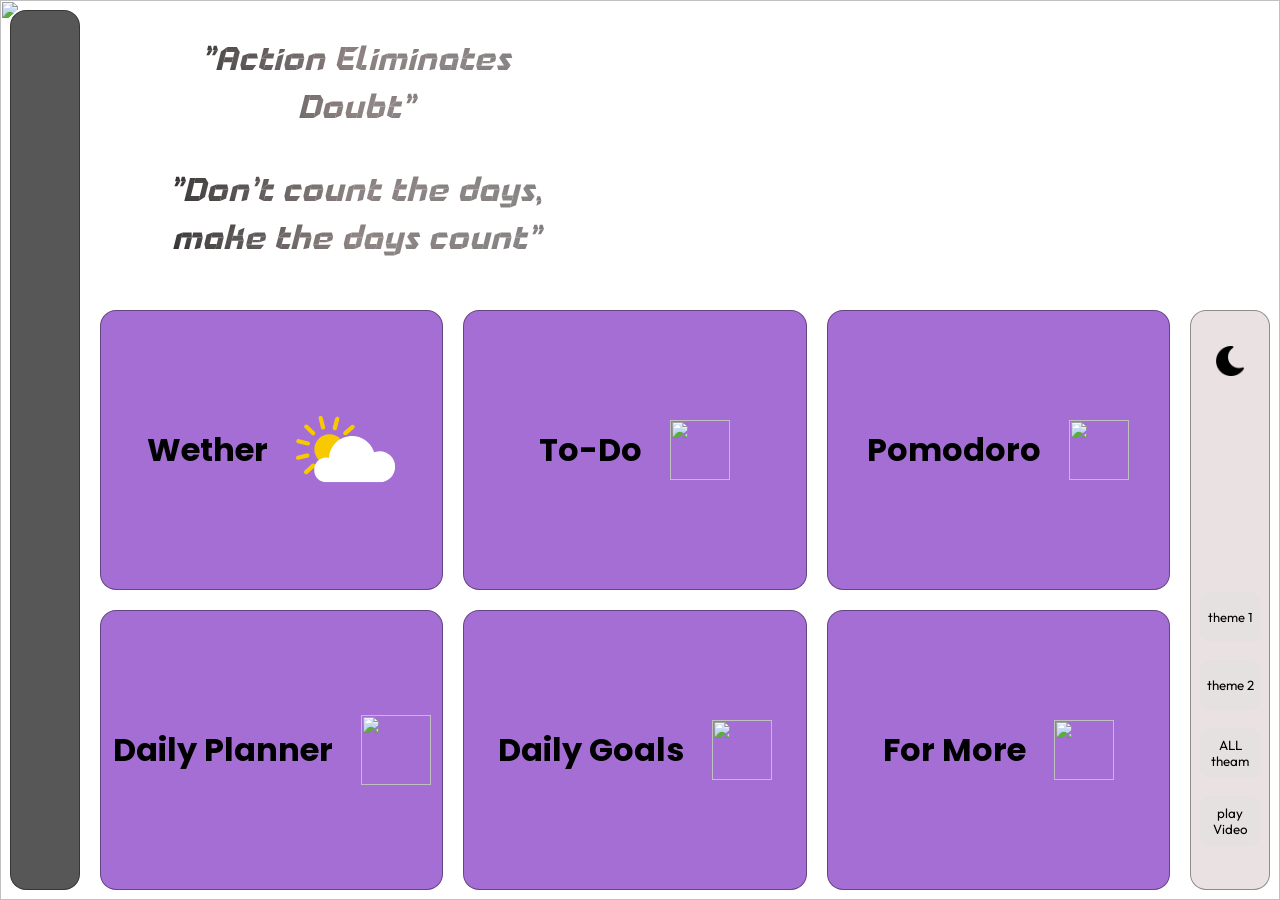
==== index.html @ 390dafd9 "Productivity deshbord v1" ====
<!DOCTYPE html>
<html lang="en">
<head>
    <meta charset="UTF-8">
    <meta name="viewport" content="width=device-width, initial-scale=1.0">
    <title>Productivity Dashboard</title>
    <link href="https://fonts.googleapis.com/css2?family=Poppins:wght@400;500;600;700&display=swap" rel="stylesheet">
    <link rel="stylesheet" href="style.css">
    <script src="https://kit.fontawesome.com/1cdf81a893.js" crossorigin="anonymous"></script>
    
</head>
<body>
    <img src="image/pexels-jess-vide-5007325.jpg" alt="" srcset="" id="background">
    <video id="back-video" autoplay loop muted  >
        <source id="video-source"  src="" type="video/mp4">
    </video>
    <div id="container">

        <div id="sidebar" class="all-card">
            <div class="menu">
                <i class="fa-solid fa-bars-staggered" style="color: rgb(0, 0, 0); width:35px; height: 35px;"></i>
            </div>
            <div class="features">
                <div id="icon1">
                    <i   class="fa-solid fa-cloud-rain" style="color: #87CEEB;width:40px; height: 40px;"></i>
                </div>
                <div id="icon2">
                 <i  class="fa-solid fa-calendar-check" style="color: rgb(5, 0, 164);width:40px; height: 40px;"></i>
                </div>
                <div id="icon3">
                    <i  class="fa-solid fa-clock" style="color: #F1C40F;width:40px; height: 40px;"></i>
                </div>
                <div id="icon4">
                    <i  class="fa-solid fa-calendar" style="color: #4285F4;width:40px; height: 40px;"></i>
                </div>
                <div id="icon5">
                    <i  class="fa-solid fa-bullseye" style="color: #0F9D58; width:40px; height: 40px;"></i>
                </div>
                <div id="icon6">
                    <i  class="fa-solid fa-ellipsis" style="color: rgb(0, 0, 0); width:40px; height: 40px;"></i>
                </div>
            </div>
        </div>
        <div id="top" class="all-card">
             <div id="motivation">
                 <h1 class="quote">"Action Eliminates Doubt"</h1>
                 <h1 class="quote">"Don't count the days, make the days count"</h1>
             </div>
            <iframe  id="date"  src="https://free.timeanddate.com/clock/iahpt79r/n423/fs45/fc666/tct/pct/ftb/tt1" frameborder="0" width="603" height="54" allowtransparency="true"></iframe>
             <iframe  id="clock" src="https://free.timeanddate.com/clock/iahppvek/n423/szw190/szh190/hbw0/cf100/hnceee" frameborder="0" width="190" height="190"></iframe>      
        </div>
        <div id="card1" class="all-card">
            <h1>Wether</h1> &nbsp;&nbsp;&nbsp; &nbsp;&nbsp;&nbsp; 
            <img src="/image/Whether-svgs/clouds.svg" alt="" srcset=""> 
        </div>
        <div id="card2" class="all-card">
            <h1>Daily Planner </h1> &nbsp;&nbsp;&nbsp; &nbsp;&nbsp;&nbsp; 
            <img style="width: 70px; height:70px;"  src="https://cdn-icons-png.flaticon.com/512/17487/17487679.png" alt="" srcset="">
        </div>
        <div id="card3" class="all-card">
            <h1>To-Do</h1>&nbsp;&nbsp;&nbsp; &nbsp;&nbsp;&nbsp; 
            <img style="width: 60px; height:60px;"    src="https://upload.wikimedia.org/wikipedia/commons/thumb/6/6e/Microsoft_To-Do_icon.svg/3840px-Microsoft_To-Do_icon.svg.png" alt="" srcset="">
        </div>
        <div id="card4" class="all-card">
            <h1>Daily Goals</h1>&nbsp;&nbsp;&nbsp; &nbsp;&nbsp;&nbsp; 
            <img  style="width: 60px; height:60px;"  src="https://cdn-icons-png.flaticon.com/512/4624/4624170.png" alt="" srcset="">
        </div>
        <div id="card5" class="all-card">
           <h1>Pomodoro</h1>&nbsp;&nbsp;&nbsp; &nbsp;&nbsp;&nbsp; 
            <img style="width: 60px; height:60px;" src="https://freesvg.org/img/pomodorotimer.png" alt="" srcset="">
        </div>
        <div id="card6" class="all-card">
            <h1>For More</h1>&nbsp;&nbsp;&nbsp; &nbsp;&nbsp;&nbsp; 
            <img style="width: 60px; height:60px;"  src="https://www.svgrepo.com/show/457328/more.svg" alt="" srcset="">
        </div>
        <div id="right" class="all-card">
            <div class="dark">
                 <button class="dark-btn"></button>
            </div>
            <div class="theam">
                <button id="th1">
                    theme 1
                </button>
                <button id="th2">
                    theme 2
                </button>
                <button id="alltheme">
                    ALL theam
                </button>
                <button id="video-b">
                   play Video
                </button>
            </div>
        </div>
    </div> 
    <script src="script.js"></script>
</body>
</html>
---- style.css ----
@font-face {
    font-family:Foldit ;
    src: url(/Fonts/Foldit-VariableFont_wght.ttf);
}
@font-face {
    font-family:Outfit ;
    src: url(/Fonts/Outfit-VariableFont_wght.ttf);
}
@font-face {
    font-family:Poppins ;
    src: url(/Fonts/Poppins-SemiBold.ttf);
}
@font-face {
    font-family:Sora;
    src: url(/Fonts/Sora-VariableFont_wght.ttf);
}
@font-face {
    font-family:Urbanist;
    src: url(/Fonts/Urbanist-VariableFont_wght.ttf);
}


*{
    margin: 0;
    padding: 0;
    box-sizing: border-box;
}

html, body{
    height: 100%;
    width: 100%;
    margin: 0;
    overflow: hidden;
    font-family: 'Sora', sans-serif;
}
#background{
    position:fixed;
    top:0;
    left:0;
    width:100%;
    height:100%;
    object-fit:cover;
    z-index:-1;
    /* display:block; */
}

#back-video{
      position: fixed;
    top: 0;
    left: 0;
    width: 100%;
    height: 100%;
    object-fit: cover;   /* Very important */
    z-index: -1;
}


#container {
    width: 100%;
    height: 100%;
    display: grid;
    grid-template-columns: 90px 1fr 1fr 1fr 100px;
    grid-template-rows:1fr 1fr 1fr ;
    grid-template-areas:
        "sidebar top top top top"
        "sidebar card1 card3 card5 right"
        "sidebar card2 card4 card6 right";
    position:relative;
    z-index:1;
}

#sidebar {
    grid-area: sidebar;
    margin: 10px;
    padding: 10px;
    border-radius: 1rem;
    background-color: 	#575757;
    display: flex;
    flex-direction: column;
    align-items: center;
    gap: 50px;
}

.features {
     display: flex;
     flex-direction: column;
     align-items: center;
     justify-content: center;
     gap: 30px;
} 

#top {
    grid-area: top;
    margin: 10px;
    border-radius: 1rem;
    border: none;

}
#motivation{
    width: 40vw;
    height: 100%;
    overflow-wrap: anywhere;
    padding: 20px;
    text-align: center;
}
.quote{
    font-size:20px;
    font-family: Foldit;
    font-style: italic;
    font-weight: 200;
}

#motivation {
    width: 40vw;
    height: 100%;
    padding: 40px;
    display: flex;
    flex-direction: column;
    justify-content: center;
    gap: 35px;
    text-align: center;
    overflow-wrap: anywhere;
    font-family: "Poppins", sans-serif;
}

.quote {
    font-size: 2rem;
    font-weight: 700;
    line-height: 1.5;
    letter-spacing: 1px;
    margin: 0;
    background: linear-gradient(90deg,
        #1d1c1c,
        #867a7a,
        #7d7b7b);
    -webkit-background-clip: text;
    -webkit-text-fill-color: transparent;

    text-shadow:
        0 0 10px rgba(255,255,255,.15),
        0 0 25px rgba(255,255,255,.08);

    position: relative;
    transition: all .35s ease;
}

.quote::before {
    content: "";
    position: absolute;
    left: 50%;
    bottom: -12px;
    transform: translateX(-50%);
    width: 60px;
    height: 2px;
    background: linear-gradient(to right,
        transparent,
        rgba(255,255,255,.8),
        transparent);
    transition: width .35s ease;
}

.quote:hover {
    transform: translateY(-4px);
    letter-spacing: 2px;
    text-shadow:
        0 0 15px rgba(255,255,255,.3),
        0 0 35px rgba(255,255,255,.15);
}

.quote:hover::before {
    width: 120px;
}


#clock{
    position: absolute;
    top: 15px;
    right: 20px;

}
#date{
    position: absolute;
    top: 30px;
    right: 13vw;
}

#card1 {
    grid-area: card1;
    margin: 10px;
    border-radius: 1rem;
    background-color: #5f00b391;   
    cursor: pointer;
    text-align: center;
    font-family: 'Poppins', sans-serif;
    display: flex;
    align-items: center;
    justify-content: center;
}

#card2 {
    grid-area: card2;
    margin: 10px;
    border-radius: 1rem;
    background-color: #5f00b391;   
    cursor: pointer;
     display: flex;
    align-items: center;
    justify-content: center;
    font-family: 'Poppins', sans-serif;
}

#card3 {
    grid-area: card3;
    margin: 10px;
    border-radius: 1rem;  
    background-color: #5f00b391;  
    cursor: pointer;
     display: flex;
    align-items: center;
    justify-content: center;
    font-family: 'Poppins', sans-serif;
}

#card4 {
    grid-area: card4;
    margin: 10px;
    border-radius: 1rem;
    background-color: #5f00b391;   
    cursor: pointer;
     display: flex;
    align-items: center;
    justify-content: center;
    font-family: 'Poppins', sans-serif;

}

#card5 {
    grid-area: card5;
    margin: 10px;
    border-radius: 1rem;
    background-color: #5f00b391;   
    cursor: pointer;
     display: flex;
    align-items: center;
    justify-content: center;
    font-family: 'Poppins', sans-serif;
}

#card6 {
    grid-area: card6;
    margin: 10px;
    border-radius: 1rem;
    background-color: #5f00b391; 
     display: flex;
    align-items: center;
    justify-content: center;  
    font-family: 'Poppins', sans-serif;
}

.all-card{
    border:1px solid rgba(0, 0, 0, 0.385);
    border-radius:28px;
    overflow:hidden;
}

#right {
    grid-area: right;
    margin: 10px;
    border-radius: 1rem;
    background-color: 	#d9caca8b;
    display: flex;
    align-items: center;
    justify-content: space-between;
    flex-direction: column;
    padding: 20px;
    gap: 50px;
    font-family: Outfit;
}


.dark{
    width: 60px;
    height: 60px;
    /* background-color: #575757; */
    border-radius: 50%;

    display: flex;
    justify-content: center;
    align-items: center;
}


.dark-btn{
    width: 50px;
    height: 50px;
    border: none;
    border-radius: 50%;
    background-color: transparent;
    background-image: url("/image/night.png");
    background-repeat: no-repeat;
    background-position: center;
    background-size: 30px 30px;
    cursor: pointer;
}
.dark-btn:hover{
    background-color: #5757576c;
}



.theam{
    width: 60px;
    height: 300px;
    border-radius: 10px;
    padding: 5px;
    display: flex;
    flex-direction: column;
    justify-content: space-evenly;
    align-items: center;
    
}
.theam button{
    width: 60px;
    height: 50px;
    border-radius: 10px;
    background-color: rgba(214, 222, 222, 0.302);
    border: none;
    cursor: pointer;
    font-family: Outfit;

}
#th1{
    font-size: 13px;
}

iframe{
    pointer-events:none;
}
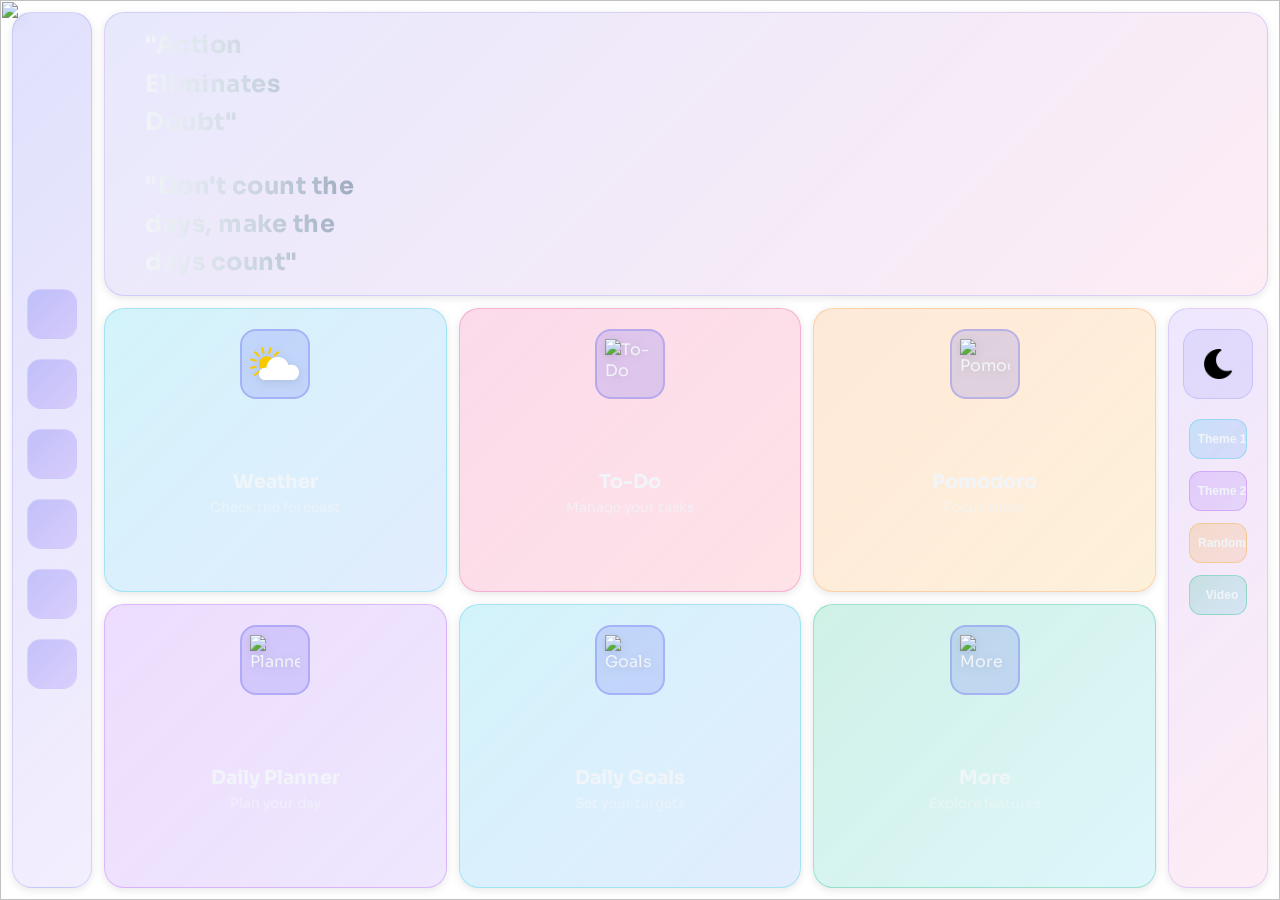
==== commit edcdfe75: "version 2 plan" ====
--- a/index.html
+++ b/index.html
@@ -11,33 +11,39 @@
 </head>
 <body>
     <img src="image/pexels-jess-vide-5007325.jpg" alt="" srcset="" id="background">
-    <video id="back-video" autoplay loop muted  >
-        <source id="video-source"  src="" type="video/mp4">
+    <video id="back-video" muted>
+        <source id="video-source" src="" type="video/mp4">
     </video>
     <div id="container">
 
         <div id="sidebar" class="all-card">
             <div class="menu">
-                <i class="fa-solid fa-bars-staggered" style="color: rgb(0, 0, 0); width:35px; height: 35px;"></i>
+                <i class="fa-solid fa-bars-staggered"></i>
             </div>
             <div class="features">
-                <div id="icon1">
-                    <i   class="fa-solid fa-cloud-rain" style="color: #87CEEB;width:40px; height: 40px;"></i>
+                <div id="icon1" class="sidebar-icon " title="Weather">
+                    <i class="fa-solid fa-cloud-rain "></i>
+                    <span class="tooltip">Weather</span>
                 </div>
-                <div id="icon2">
-                 <i  class="fa-solid fa-calendar-check" style="color: rgb(5, 0, 164);width:40px; height: 40px;"></i>
+                <div id="icon2" class="sidebar-icon" title="Daily Planner">
+                 <i class="fa-solid fa-calendar-check "></i>
+                 <span class="tooltip">Planner</span>
                 </div>
-                <div id="icon3">
-                    <i  class="fa-solid fa-clock" style="color: #F1C40F;width:40px; height: 40px;"></i>
+                <div id="icon3" class="sidebar-icon" title="Pomodoro">
+                    <i class="fa-solid fa-clock "></i>
+                    <span class="tooltip">Pomodoro</span>
                 </div>
-                <div id="icon4">
-                    <i  class="fa-solid fa-calendar" style="color: #4285F4;width:40px; height: 40px;"></i>
+                <div id="icon4" class="sidebar-icon" title="To-Do">
+                    <i class="fa-solid fa-calendar "></i>
+                    <span class="tooltip">To-Do</span>
                 </div>
-                <div id="icon5">
-                    <i  class="fa-solid fa-bullseye" style="color: #0F9D58; width:40px; height: 40px;"></i>
+                <div id="icon5" class="sidebar-icon" title="Goals">
+                    <i class="fa-solid fa-bullseye "></i>
+                    <span class="tooltip">Goals</span>
                 </div>
-                <div id="icon6">
-                    <i  class="fa-solid fa-ellipsis" style="color: rgb(0, 0, 0); width:40px; height: 40px;"></i>
+                <div id="icon6" class="sidebar-icon" title="More">
+                    <i class="fa-solid fa-ellipsis "></i>
+                    <span class="tooltip">More</span>
                 </div>
             </div>
         </div>
@@ -49,46 +55,98 @@
             <iframe  id="date"  src="https://free.timeanddate.com/clock/iahpt79r/n423/fs45/fc666/tct/pct/ftb/tt1" frameborder="0" width="603" height="54" allowtransparency="true"></iframe>
              <iframe  id="clock" src="https://free.timeanddate.com/clock/iahppvek/n423/szw190/szh190/hbw0/cf100/hnceee" frameborder="0" width="190" height="190"></iframe>      
         </div>
-        <div id="card1" class="all-card">
-            <h1>Wether</h1> &nbsp;&nbsp;&nbsp; &nbsp;&nbsp;&nbsp; 
-            <img src="/image/Whether-svgs/clouds.svg" alt="" srcset=""> 
+        <div id="card1" class="all-card feature-card">
+            <div class="card-content">
+                <div class="card-icon-wrapper">
+                    <img src="/image/Whether-svgs/clouds.svg" alt="Weather" class="card-img"> 
+                </div>
+                <div class="card-text">
+                    <h1>Weather</h1>
+                    <p>Check the forecast</p>
+                </div>
+            </div>
+            <div class="card-overlay"></div>
         </div>
-        <div id="card2" class="all-card">
-            <h1>Daily Planner </h1> &nbsp;&nbsp;&nbsp; &nbsp;&nbsp;&nbsp; 
-            <img style="width: 70px; height:70px;"  src="https://cdn-icons-png.flaticon.com/512/17487/17487679.png" alt="" srcset="">
+        <div id="card2" class="all-card feature-card">
+            <div class="card-content">
+                <div class="card-icon-wrapper">
+                    <img src="https://cdn-icons-png.flaticon.com/512/17487/17487679.png" alt="Planner" class="card-img"> 
+                </div>
+                <div class="card-text">
+                    <h1>Daily Planner</h1>
+                    <p>Plan your day</p>
+                </div>
+            </div>
+            <div class="card-overlay"></div>
         </div>
-        <div id="card3" class="all-card">
-            <h1>To-Do</h1>&nbsp;&nbsp;&nbsp; &nbsp;&nbsp;&nbsp; 
-            <img style="width: 60px; height:60px;"    src="https://upload.wikimedia.org/wikipedia/commons/thumb/6/6e/Microsoft_To-Do_icon.svg/3840px-Microsoft_To-Do_icon.svg.png" alt="" srcset="">
+        <div id="card3" class="all-card feature-card">
+            <div class="card-content">
+                <div class="card-icon-wrapper">
+                    <img src="https://upload.wikimedia.org/wikipedia/commons/thumb/6/6e/Microsoft_To-Do_icon.svg/3840px-Microsoft_To-Do_icon.svg.png" alt="To-Do" class="card-img"> 
+                </div>
+                <div class="card-text">
+                    <h1>To-Do</h1>
+                    <p>Manage your tasks</p>
+                </div>
+            </div>
+            <div class="card-overlay"></div>
         </div>
-        <div id="card4" class="all-card">
-            <h1>Daily Goals</h1>&nbsp;&nbsp;&nbsp; &nbsp;&nbsp;&nbsp; 
-            <img  style="width: 60px; height:60px;"  src="https://cdn-icons-png.flaticon.com/512/4624/4624170.png" alt="" srcset="">
+        <div id="card4" class="all-card feature-card">
+            <div class="card-content">
+                <div class="card-icon-wrapper">
+                    <img src="https://cdn-icons-png.flaticon.com/512/4624/4624170.png" alt="Goals" class="card-img"> 
+                </div>
+                <div class="card-text">
+                    <h1>Daily Goals</h1>
+                    <p>Set your targets</p>
+                </div>
+            </div>
+            <div class="card-overlay"></div>
         </div>
-        <div id="card5" class="all-card">
-           <h1>Pomodoro</h1>&nbsp;&nbsp;&nbsp; &nbsp;&nbsp;&nbsp; 
-            <img style="width: 60px; height:60px;" src="https://freesvg.org/img/pomodorotimer.png" alt="" srcset="">
+        <div id="card5" class="all-card feature-card">
+            <div class="card-content">
+                <div class="card-icon-wrapper">
+                    <img src="https://freesvg.org/img/pomodorotimer.png" alt="Pomodoro" class="card-img"> 
+                </div>
+                <div class="card-text">
+                    <h1>Pomodoro</h1>
+                    <p>Focus timer</p>
+                </div>
+            </div>
+            <div class="card-overlay"></div>
         </div>
-        <div id="card6" class="all-card">
-            <h1>For More</h1>&nbsp;&nbsp;&nbsp; &nbsp;&nbsp;&nbsp; 
-            <img style="width: 60px; height:60px;"  src="https://www.svgrepo.com/show/457328/more.svg" alt="" srcset="">
+        <div id="card6" class="all-card feature-card">
+            <div class="card-content">
+                <div class="card-icon-wrapper">
+                    <img src="https://www.svgrepo.com/show/457328/more.svg" alt="More" class="card-img"> 
+                </div>
+                <div class="card-text">
+                    <h1>More</h1>
+                    <p>Explore features</p>
+                </div>
+            </div>
+            <div class="card-overlay"></div>
         </div>
         <div id="right" class="all-card">
             <div class="dark">
-                 <button class="dark-btn"></button>
+                 <button class="dark-btn" title="Toggle Dark Mode"></button>
             </div>
             <div class="theam">
-                <button id="th1">
-                    theme 1
+                <button id="th1" class="theme-btn">
+                    <i class="fa-solid fa-palette"></i>
+                    Theme 1
                 </button>
-                <button id="th2">
-                    theme 2
+                <button id="th2" class="theme-btn">
+                    <i class="fa-solid fa-palette"></i>
+                    Theme 2
                 </button>
-                <button id="alltheme">
-                    ALL theam
+                <button id="alltheme" class="theme-btn">
+                    <i class="fa-solid fa-wand-magic-sparkles"></i>
+                    Random
                 </button>
-                <button id="video-b">
-                   play Video
+                <button id="video-b" class="theme-btn video-btn">
+                   <i class="fa-solid fa-play"></i>
+                   <span>Video</span>
                 </button>
             </div>
         </div>
--- a/style.css
+++ b/style.css
@@ -19,321 +19,628 @@
     src: url(/Fonts/Urbanist-VariableFont_wght.ttf);
 }
 
-
-*{
+/* ===== RESET & BASE STYLES ===== */
+* {
     margin: 0;
     padding: 0;
     box-sizing: border-box;
 }
 
-html, body{
+html, body {
     height: 100%;
     width: 100%;
     margin: 0;
     overflow: hidden;
     font-family: 'Sora', sans-serif;
-}
-#background{
-    position:fixed;
-    top:0;
-    left:0;
-    width:100%;
-    height:100%;
-    object-fit:cover;
-    z-index:-1;
-    /* display:block; */
-}
-
-#back-video{
-      position: fixed;
+    background-color: #0f172a;
+    color: #f1f5f9;
+    transition: background-color 0.5s ease-in-out;
+}
+.skeleton{
+    animation: skeleton-loading 1s linear infinite alternate;
+}
+
+@keyframes skeleton-loading {
+    0%{
+        background-color:hsl(200, 20%, 70%)
+    }
+    100%{
+       background-color:hsl(200, 20%, 95%)
+
+    }
+}
+#background {
+    position: fixed;
     top: 0;
     left: 0;
     width: 100%;
     height: 100%;
-    object-fit: cover;   /* Very important */
+    object-fit: cover;
     z-index: -1;
-}
-
-
+    transition: opacity 0.5s ease-in-out;
+    opacity: 1;
+}
+
+#back-video {
+    position: fixed;
+    top: 0;
+    left: 0;
+    width: 100%;
+    height: 100%;
+    object-fit: cover;
+    z-index: 1000;
+    transition: opacity 0.5s ease-in-out;
+    opacity: 0;
+    pointer-events: none;
+}
+
+#back-video.visible {
+    opacity: 1;
+}
+
+#container.video-playing {
+    filter: blur(3px) brightness(0.7);
+    pointer-events: none;
+}
+
+/* ===== CONTAINER GRID ===== */
 #container {
     width: 100%;
     height: 100%;
     display: grid;
-    grid-template-columns: 90px 1fr 1fr 1fr 100px;
-    grid-template-rows:1fr 1fr 1fr ;
+    grid-template-columns: 100px 1fr 1fr 1fr 120px;
+    grid-template-rows: 1fr 1fr 1fr;
     grid-template-areas:
         "sidebar top top top top"
         "sidebar card1 card3 card5 right"
         "sidebar card2 card4 card6 right";
-    position:relative;
-    z-index:1;
-}
-
+    position: relative;
+    z-index: 1;
+    gap: 12px;
+    padding: 12px;
+}
+
+/* ===== COMMON CARD STYLES ===== */
+.all-card {
+    border-radius: 20px;
+    overflow: hidden;
+    backdrop-filter: blur(10px);
+    border: 1px solid rgba(255, 255, 255, 0.1);
+    background: rgba(30, 27, 75, 0.4);
+    transition: all 0.3s cubic-bezier(0.4, 0, 0.2, 1);
+    box-shadow: 0 2px 8px rgba(0, 0, 0, 0.1);
+}
+
+.all-card:hover {
+    background: rgba(30, 27, 75, 0.6);
+    border-color: rgba(255, 255, 255, 0.2);
+    box-shadow: 0 8px 24px rgba(0, 0, 0, 0.15);
+}
+
+/* ===== SIDEBAR ===== */
 #sidebar {
     grid-area: sidebar;
-    margin: 10px;
+    display: flex;
+    flex-direction: column;
+    align-items: center;
+    gap: 30px;
+    padding: 20px 10px;
+    background: linear-gradient(135deg, rgba(99, 102, 241, 0.2), rgba(139, 92, 246, 0.1));
+    border: 1px solid rgba(99, 102, 241, 0.2);
+}
+
+.menu {
+    font-size: 24px;
+    cursor: pointer;
     padding: 10px;
-    border-radius: 1rem;
-    background-color: 	#575757;
-    display: flex;
-    flex-direction: column;
-    align-items: center;
-    gap: 50px;
+    border-radius: 12px;
+    transition: all 0.3s cubic-bezier(0.4, 0, 0.2, 1);
+    display: flex;
+    align-items: center;
+    justify-content: center;
+    color: #f1f5f9;
+}
+
+.menu:hover {
+    background: rgba(99, 102, 241, 0.3);
+    transform: rotate(90deg);
+}
+
+.menu i {
+    width: 28px;
+    height: 28px;
 }
 
 .features {
-     display: flex;
-     flex-direction: column;
-     align-items: center;
-     justify-content: center;
-     gap: 30px;
+    display: flex;
+    flex-direction: column;
+    align-items: center;
+    justify-content: center;
+    gap: 20px;
+    flex: 1;
+    transition: all 0.3s cubic-bezier(0.4, 0, 0.2, 1);
+}
+
+/* Menu expanded state */
+#sidebar.menu-expanded {
+    background: linear-gradient(135deg, rgba(99, 102, 241, 0.3), rgba(139, 92, 246, 0.2));
+    border: 1px solid rgba(99, 102, 241, 0.4);
+}
+
+.sidebar-icon {
+    position: relative;
+    width: 50px;
+    height: 50px;
+    display: flex;
+    align-items: center;
+    justify-content: center;
+    border-radius: 14px;
+    cursor: pointer;
+    background: linear-gradient(135deg, rgba(99, 102, 241, 0.3), rgba(139, 92, 246, 0.2));
+    border: 1px solid rgba(255, 255, 255, 0.1);
+    transition: all 0.3s cubic-bezier(0.4, 0, 0.2, 1);
+    font-size: 24px;
+    color: #f1f5f9;
+}
+
+.sidebar-icon:hover {
+    background: linear-gradient(135deg, rgba(99, 102, 241, 0.5), rgba(139, 92, 246, 0.4));
+    border-color: rgba(255, 255, 255, 0.3);
+    transform: translateY(-4px);
+    box-shadow: 0 8px 20px rgba(99, 102, 241, 0.3);
+}
+
+.sidebar-icon i {
+    width: 24px;
+    height: 24px;
+}
+
+.tooltip {
+    position: absolute;
+    left: 65px;
+    background: rgba(15, 23, 42, 0.95);
+    color: #f1f5f9;
+    padding: 6px 12px;
+    border-radius: 8px;
+    white-space: nowrap;
+    opacity: 0;
+    pointer-events: none;
+    transition: opacity 0.2s;
+    font-size: 12px;
+    border: 1px solid rgba(99, 102, 241, 0.3);
+}
+
+.sidebar-icon:hover .tooltip {
+    opacity: 1;
 } 
 
+/* ===== TOP SECTION ===== */
 #top {
     grid-area: top;
-    margin: 10px;
-    border-radius: 1rem;
-    border: none;
-
-}
-#motivation{
-    width: 40vw;
-    height: 100%;
-    overflow-wrap: anywhere;
+    display: flex;
+    align-items: center;
+    gap: 30px;
     padding: 20px;
-    text-align: center;
-}
-.quote{
-    font-size:20px;
-    font-family: Foldit;
-    font-style: italic;
-    font-weight: 200;
+    background: linear-gradient(135deg, rgba(99, 102, 241, 0.15), rgba(236, 72, 153, 0.1));
+    border: 1px solid rgba(99, 102, 241, 0.2);
 }
 
 #motivation {
-    width: 40vw;
-    height: 100%;
-    padding: 40px;
-    display: flex;
-    flex-direction: column;
-    justify-content: center;
-    gap: 35px;
-    text-align: center;
-    overflow-wrap: anywhere;
-    font-family: "Poppins", sans-serif;
+    flex: 1;
+    padding: 20px;
+    display: flex;
+    flex-direction: column;
+    justify-content: center;
+    gap: 25px;
+    text-align: left;
 }
 
 .quote {
-    font-size: 2rem;
+    font-size: 1.5rem;
     font-weight: 700;
-    line-height: 1.5;
-    letter-spacing: 1px;
+    line-height: 1.6;
+    letter-spacing: 0.5px;
     margin: 0;
-    background: linear-gradient(90deg,
-        #1d1c1c,
-        #867a7a,
-        #7d7b7b);
+    background: linear-gradient(90deg, #f1f5f9, #cbd5e1, #94a3b8);
     -webkit-background-clip: text;
     -webkit-text-fill-color: transparent;
-
-    text-shadow:
-        0 0 10px rgba(255,255,255,.15),
-        0 0 25px rgba(255,255,255,.08);
-
+    background-clip: text;
+    transition: all 0.3s cubic-bezier(0.4, 0, 0.2, 1);
     position: relative;
-    transition: all .35s ease;
-}
-
-.quote::before {
-    content: "";
+}
+
+.quote:hover {
+    transform: translateX(8px);
+    letter-spacing: 1px;
+    filter: drop-shadow(0 0 8px rgba(99, 102, 241, 0.3));
+}
+
+#clock, #date {
+    filter: brightness(1.1);
+}
+
+iframe {
+    pointer-events: none;
+    filter: drop-shadow(0 4px 12px rgba(0, 0, 0, 0.2));
+}
+
+/* ===== FEATURE CARDS ===== */
+.feature-card {
+    position: relative;
+    cursor: pointer;
+    display: flex;
+    flex-direction: column;
+    overflow: hidden;
+    background: linear-gradient(135deg, rgba(99, 102, 241, 0.2), rgba(139, 92, 246, 0.15));
+    border: 1px solid rgba(99, 102, 241, 0.25);
+    transition: all 0.3s cubic-bezier(0.4, 0, 0.2, 1);
+}
+
+.feature-card::before {
+    content: '';
     position: absolute;
-    left: 50%;
-    bottom: -12px;
-    transform: translateX(-50%);
-    width: 60px;
-    height: 2px;
-    background: linear-gradient(to right,
-        transparent,
-        rgba(255,255,255,.8),
-        transparent);
-    transition: width .35s ease;
-}
-
-.quote:hover {
-    transform: translateY(-4px);
-    letter-spacing: 2px;
-    text-shadow:
-        0 0 15px rgba(255,255,255,.3),
-        0 0 35px rgba(255,255,255,.15);
-}
-
-.quote:hover::before {
-    width: 120px;
-}
-
-
-#clock{
+    top: 0;
+    left: -100%;
+    width: 100%;
+    height: 100%;
+    background: linear-gradient(90deg, transparent, rgba(255, 255, 255, 0.1), transparent);
+    transition: left 0.6s;
+    z-index: 1;
+}
+
+.feature-card:hover::before {
+    left: 100%;
+}
+
+.card-content {
+    display: flex;
+    flex-direction: column;
+    align-items: center;
+    justify-content: center;
+    gap: 15px;
+    flex: 1;
+    padding: 20px;
+    position: relative;
+    z-index: 2;
+    transition: all 0.3s cubic-bezier(0.4, 0, 0.2, 1);
+}
+
+.feature-card:hover .card-content {
+    transform: scale(1.05);
+}
+
+.card-icon-wrapper {
+    width: 70px;
+    height: 70px;
+    display: flex;
+    align-items: center;
+    justify-content: center;
+    background: rgba(99, 102, 241, 0.2);
+    border-radius: 16px;
+    transition: all 0.3s cubic-bezier(0.4, 0, 0.2, 1);
+    border: 2px solid rgba(99, 102, 241, 0.3);
+}
+
+.feature-card:hover .card-icon-wrapper {
+    background: rgba(99, 102, 241, 0.4);
+    border-color: rgba(99, 102, 241, 0.6);
+    transform: rotateY(10deg) scale(1.1);
+}
+
+.card-img {
+    width: 50px;
+    height: 50px;
+    object-fit: contain;
+    filter: drop-shadow(0 2px 4px rgba(0, 0, 0, 0.1));
+}
+
+.card-text {
+    text-align: center;
+    flex: 1;
+    display: flex;
+    flex-direction: column;
+    justify-content: center;
+}
+
+.card-text h1 {
+    font-size: 1.2rem;
+    font-weight: 700;
+    margin-bottom: 5px;
+    color: #f1f5f9;
+    transition: all 0.3s cubic-bezier(0.4, 0, 0.2, 1);
+}
+
+.feature-card:hover .card-text h1 {
+    color: #6366f1;
+}
+
+.card-text p {
+    font-size: 0.85rem;
+    color: rgba(241, 245, 249, 0.7);
+    transition: all 0.3s cubic-bezier(0.4, 0, 0.2, 1);
+}
+
+.feature-card:hover .card-text p {
+    color: rgba(241, 245, 249, 0.9);
+}
+
+.card-overlay {
     position: absolute;
-    top: 15px;
-    right: 20px;
-
-}
-#date{
-    position: absolute;
-    top: 30px;
-    right: 13vw;
-}
-
+    top: 0;
+    left: 0;
+    width: 100%;
+    height: 100%;
+    background: radial-gradient(circle at 30% 30%, rgba(99, 102, 241, 0.2), transparent);
+    pointer-events: none;
+    opacity: 0;
+    transition: opacity 0.3s;
+}
+
+.feature-card:hover .card-overlay {
+    opacity: 1;
+}
+
+/* Individual Card Backgrounds */
 #card1 {
     grid-area: card1;
-    margin: 10px;
-    border-radius: 1rem;
-    background-color: #5f00b391;   
-    cursor: pointer;
-    text-align: center;
-    font-family: 'Poppins', sans-serif;
-    display: flex;
-    align-items: center;
-    justify-content: center;
+    background: linear-gradient(135deg, rgba(34, 197, 233, 0.2), rgba(59, 130, 246, 0.15));
+    border-color: rgba(34, 197, 233, 0.3);
 }
 
 #card2 {
     grid-area: card2;
-    margin: 10px;
-    border-radius: 1rem;
-    background-color: #5f00b391;   
-    cursor: pointer;
-     display: flex;
-    align-items: center;
-    justify-content: center;
-    font-family: 'Poppins', sans-serif;
+    background: linear-gradient(135deg, rgba(168, 85, 247, 0.2), rgba(139, 92, 246, 0.15));
+    border-color: rgba(168, 85, 247, 0.3);
 }
 
 #card3 {
     grid-area: card3;
-    margin: 10px;
-    border-radius: 1rem;  
-    background-color: #5f00b391;  
-    cursor: pointer;
-     display: flex;
-    align-items: center;
-    justify-content: center;
-    font-family: 'Poppins', sans-serif;
+    background: linear-gradient(135deg, rgba(236, 72, 153, 0.2), rgba(244, 63, 94, 0.15));
+    border-color: rgba(236, 72, 153, 0.3);
 }
 
 #card4 {
     grid-area: card4;
-    margin: 10px;
-    border-radius: 1rem;
-    background-color: #5f00b391;   
-    cursor: pointer;
-     display: flex;
-    align-items: center;
-    justify-content: center;
-    font-family: 'Poppins', sans-serif;
-
+    background: linear-gradient(135deg, rgba(34, 197, 233, 0.2), rgba(59, 130, 246, 0.15));
+    border-color: rgba(34, 197, 233, 0.3);
 }
 
 #card5 {
     grid-area: card5;
-    margin: 10px;
-    border-radius: 1rem;
-    background-color: #5f00b391;   
-    cursor: pointer;
-     display: flex;
-    align-items: center;
-    justify-content: center;
-    font-family: 'Poppins', sans-serif;
+    background: linear-gradient(135deg, rgba(251, 146, 60, 0.2), rgba(245, 158, 11, 0.15));
+    border-color: rgba(251, 146, 60, 0.3);
 }
 
 #card6 {
     grid-area: card6;
-    margin: 10px;
-    border-radius: 1rem;
-    background-color: #5f00b391; 
-     display: flex;
-    align-items: center;
-    justify-content: center;  
-    font-family: 'Poppins', sans-serif;
-}
-
-.all-card{
-    border:1px solid rgba(0, 0, 0, 0.385);
-    border-radius:28px;
-    overflow:hidden;
-}
-
+    background: linear-gradient(135deg, rgba(16, 185, 129, 0.2), rgba(34, 197, 233, 0.15));
+    border-color: rgba(16, 185, 129, 0.3);
+}
+
+/* ===== RIGHT PANEL ===== */
 #right {
     grid-area: right;
-    margin: 10px;
-    border-radius: 1rem;
-    background-color: 	#d9caca8b;
-    display: flex;
-    align-items: center;
-    justify-content: space-between;
-    flex-direction: column;
+    display: flex;
+    flex-direction: column;
+    align-items: center;
+    gap: 20px;
     padding: 20px;
-    gap: 50px;
-    font-family: Outfit;
-}
-
-
-.dark{
-    width: 60px;
-    height: 60px;
-    /* background-color: #575757; */
-    border-radius: 50%;
-
-    display: flex;
-    justify-content: center;
-    align-items: center;
-}
-
-
-.dark-btn{
+    background: linear-gradient(135deg, rgba(139, 92, 246, 0.15), rgba(236, 72, 153, 0.1));
+    border: 1px solid rgba(139, 92, 246, 0.2);
+}
+
+.dark {
+    width: 70px;
+    height: 70px;
+    display: flex;
+    justify-content: center;
+    align-items: center;
+    background: rgba(99, 102, 241, 0.1);
+    border-radius: 16px;
+    border: 1px solid rgba(99, 102, 241, 0.2);
+    transition: all 0.3s cubic-bezier(0.4, 0, 0.2, 1);
+}
+
+.dark:hover {
+    background: rgba(99, 102, 241, 0.2);
+    border-color: rgba(99, 102, 241, 0.4);
+}
+
+.dark-btn {
     width: 50px;
     height: 50px;
     border: none;
-    border-radius: 50%;
+    border-radius: 12px;
     background-color: transparent;
     background-image: url("/image/night.png");
     background-repeat: no-repeat;
     background-position: center;
     background-size: 30px 30px;
     cursor: pointer;
-}
-.dark-btn:hover{
-    background-color: #5757576c;
-}
-
-
-
-.theam{
-    width: 60px;
-    height: 300px;
-    border-radius: 10px;
-    padding: 5px;
+    transition: all 0.3s cubic-bezier(0.4, 0, 0.2, 1);
+    position: relative;
+}
+
+.dark-btn:hover {
+    background-color: rgba(99, 102, 241, 0.2);
+    transform: rotate(20deg) scale(1.1);
+}
+
+.dark-btn:active {
+    transform: rotate(20deg) scale(0.95);
+}
+
+.theam {
+    width: 100%;
     display: flex;
     flex-direction: column;
     justify-content: space-evenly;
-    align-items: center;
+    align-items: stretch;
+    gap: 12px;
+}
+
+.theme-btn {
+    padding: 12px 10px;
+    border-radius: 12px;
+    background: linear-gradient(135deg, rgba(99, 102, 241, 0.2), rgba(139, 92, 246, 0.15));
+    border: 1px solid rgba(99, 102, 241, 0.3);
+    cursor: pointer;
+    font-family: 'Poppins', sans-serif;
+    font-size: 12px;
+    font-weight: 600;
+    color: #f1f5f9;
+    transition: all 0.3s cubic-bezier(0.4, 0, 0.2, 1);
+    display: flex;
+    align-items: center;
+    justify-content: center;
+    gap: 8px;
+    white-space: nowrap;
+    overflow: hidden;
+    text-overflow: ellipsis;
+}
+
+.theme-btn i {
+    font-size: 14px;
+    transition: all 0.3s cubic-bezier(0.4, 0, 0.2, 1);
+}
+
+.theme-btn:hover {
+    background: linear-gradient(135deg, rgba(99, 102, 241, 0.4), rgba(139, 92, 246, 0.3));
+    border-color: rgba(99, 102, 241, 0.6);
+    transform: translateY(-2px);
+    box-shadow: 0 8px 16px rgba(99, 102, 241, 0.2);
+}
+
+.theme-btn:hover i {
+    transform: rotate(20deg);
+}
+
+.theme-btn:active {
+    transform: translateY(0px);
+}
+
+#th1 {
+    background: linear-gradient(135deg, rgba(34, 197, 233, 0.2), rgba(59, 130, 246, 0.15));
+    border-color: rgba(34, 197, 233, 0.3);
+}
+
+#th1:hover {
+    background: linear-gradient(135deg, rgba(34, 197, 233, 0.4), rgba(59, 130, 246, 0.3));
+    border-color: rgba(34, 197, 233, 0.6);
+}
+
+#th2 {
+    background: linear-gradient(135deg, rgba(168, 85, 247, 0.2), rgba(139, 92, 246, 0.15));
+    border-color: rgba(168, 85, 247, 0.3);
+}
+
+#th2:hover {
+    background: linear-gradient(135deg, rgba(168, 85, 247, 0.4), rgba(139, 92, 246, 0.3));
+    border-color: rgba(168, 85, 247, 0.6);
+}
+
+#alltheme {
+    background: linear-gradient(135deg, rgba(245, 158, 11, 0.2), rgba(251, 146, 60, 0.15));
+    border-color: rgba(245, 158, 11, 0.3);
+}
+
+#alltheme:hover {
+    background: linear-gradient(135deg, rgba(245, 158, 11, 0.4), rgba(251, 146, 60, 0.3));
+    border-color: rgba(245, 158, 11, 0.6);
+}
+
+#video-b {
+    background: linear-gradient(135deg, rgba(16, 185, 129, 0.2), rgba(34, 197, 233, 0.15));
+    border-color: rgba(16, 185, 129, 0.3);
+}
+
+#video-b:hover {
+    background: linear-gradient(135deg, rgba(16, 185, 129, 0.4), rgba(34, 197, 233, 0.3));
+    border-color: rgba(16, 185, 129, 0.6);
+}
+
+/* ===== ANIMATIONS ===== */
+@keyframes slideInUp {
+    from {
+        opacity: 0;
+        transform: translateY(20px);
+    }
+    to {
+        opacity: 1;
+        transform: translateY(0);
+    }
+}
+
+@keyframes fadeIn {
+    from {
+        opacity: 0;
+    }
+    to {
+        opacity: 1;
+    }
+}
+
+.all-card {
+    animation: slideInUp 0.6s ease-out forwards;
+}
+
+.all-card:nth-child(1) { animation-delay: 0s; }
+.all-card:nth-child(2) { animation-delay: 0.1s; }
+.all-card:nth-child(3) { animation-delay: 0.2s; }
+.all-card:nth-child(4) { animation-delay: 0.3s; }
+.all-card:nth-child(5) { animation-delay: 0.4s; }
+
+/* ===== RESPONSIVE DESIGN ===== */
+@media (max-width: 1400px) {
+    #container {
+        grid-template-columns: 80px 1fr 1fr 1fr 100px;
+    }
+}
+
+@media (max-width: 1024px) {
+    #container {
+        grid-template-columns: 70px 1fr 1fr 70px;
+        grid-template-rows: auto 1fr 1fr;
+        grid-template-areas:
+            "sidebar top top right"
+            "sidebar card1 card3 right"
+            "sidebar card2 card4 right";
+    }
     
-}
-.theam button{
-    width: 60px;
-    height: 50px;
-    border-radius: 10px;
-    background-color: rgba(214, 222, 222, 0.302);
-    border: none;
-    cursor: pointer;
-    font-family: Outfit;
-
-}
-#th1{
-    font-size: 13px;
-}
-
-iframe{
-    pointer-events:none;
-}
-
+    #card5, #card6 {
+        display: none;
+    }
+}
+
+/* ===== DARK MODE SUPPORT ===== */
+@media (prefers-color-scheme: dark) {
+    body {
+        background-color: #0f172a;
+    }
+}
+
+/* ===== SMOOTH SCROLL ===== */
+html {
+    scroll-behavior: smooth;
+}
+
+/* ===== FOCUS STATES ===== */
+button:focus, a:focus {
+    outline: 2px solid rgba(99, 102, 241, 0.5);
+    outline-offset: 2px;
+}
+
+/* ===== UTILITY ANIMATIONS ===== */
+.pulse {
+    animation: pulse 2s cubic-bezier(0.4, 0, 0.6, 1) infinite;
+}
+
+@keyframes pulse {
+    0%, 100% {
+        opacity: 1;
+    }
+    50% {
+        opacity: 0.7;
+    }
+}
+
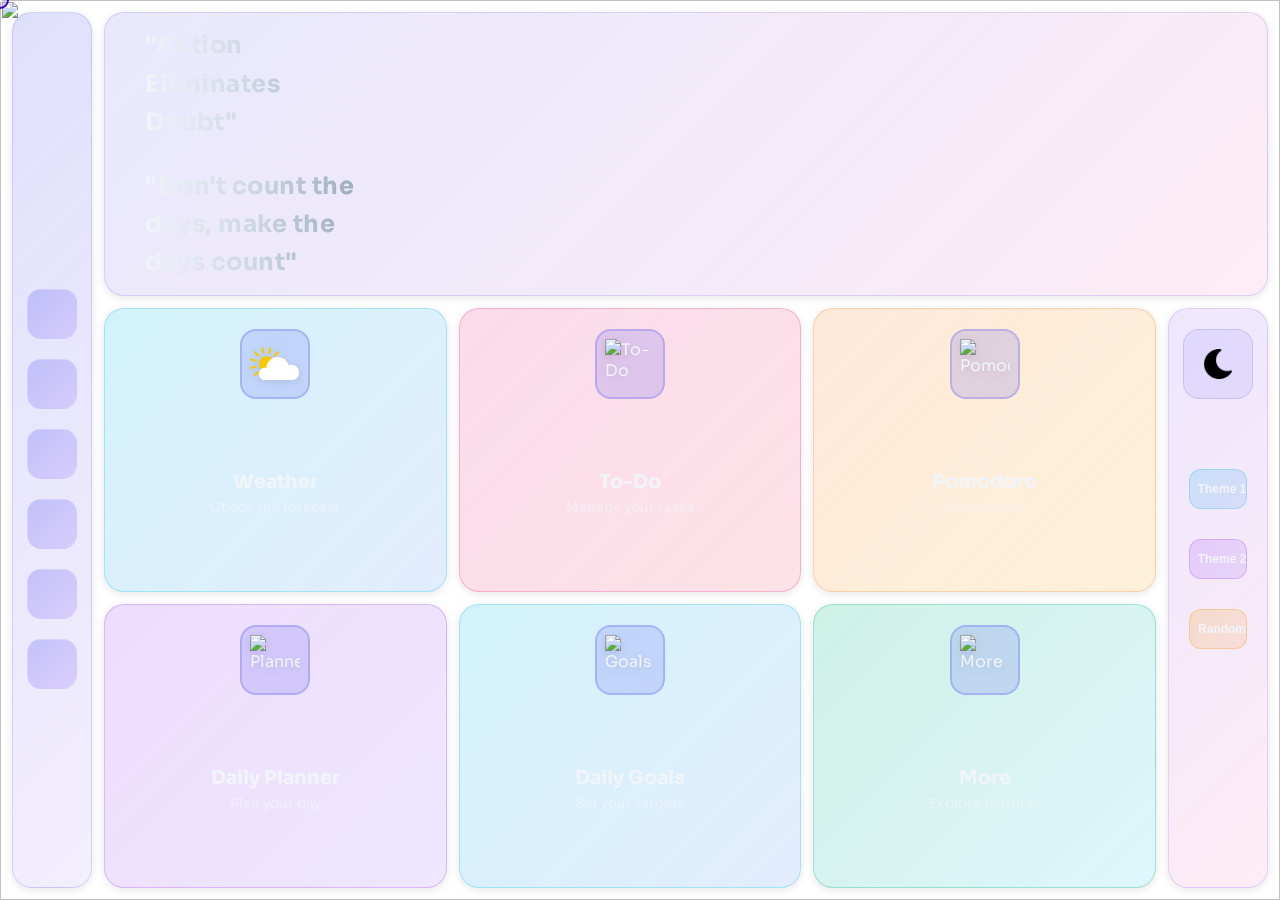
==== commit 96655655: "Productivity Deshbord V2" ====
--- a/index.html
+++ b/index.html
@@ -10,10 +10,9 @@
     
 </head>
 <body>
-    <img src="image/pexels-jess-vide-5007325.jpg" alt="" srcset="" id="background">
-    <video id="back-video" muted>
-        <source id="video-source" src="" type="video/mp4">
-    </video>
+    <div class="cursor"></div>
+    <img src="https://images.pexels.com/photos/4061007/pexels-photo-4061007.jpeg" alt="" srcset="" id="background">
+
     <div id="container">
 
         <div id="sidebar" class="all-card">
@@ -144,13 +143,17 @@
                     <i class="fa-solid fa-wand-magic-sparkles"></i>
                     Random
                 </button>
-                <button id="video-b" class="theme-btn video-btn">
-                   <i class="fa-solid fa-play"></i>
-                   <span>Video</span>
-                </button>
+                
             </div>
         </div>
     </div> 
+
+
+  
+
+
+  
+
     <script src="script.js"></script>
 </body>
 </html>
--- a/style.css
+++ b/style.css
@@ -19,7 +19,7 @@
     src: url(/Fonts/Urbanist-VariableFont_wght.ttf);
 }
 
-/* ===== RESET & BASE STYLES ===== */
+
 * {
     margin: 0;
     padding: 0;
@@ -35,7 +35,10 @@
     background-color: #0f172a;
     color: #f1f5f9;
     transition: background-color 0.5s ease-in-out;
-}
+    transition: background-image 0.3s ease;
+    cursor: url('path_to_your_custom_cursor.png'), auto;
+}
+
 .skeleton{
     animation: skeleton-loading 1s linear infinite alternate;
 }
@@ -61,29 +64,8 @@
     opacity: 1;
 }
 
-#back-video {
-    position: fixed;
-    top: 0;
-    left: 0;
-    width: 100%;
-    height: 100%;
-    object-fit: cover;
-    z-index: 1000;
-    transition: opacity 0.5s ease-in-out;
-    opacity: 0;
-    pointer-events: none;
-}
-
-#back-video.visible {
-    opacity: 1;
-}
-
-#container.video-playing {
-    filter: blur(3px) brightness(0.7);
-    pointer-events: none;
-}
-
-/* ===== CONTAINER GRID ===== */
+
+
 #container {
     width: 100%;
     height: 100%;
@@ -100,7 +82,6 @@
     padding: 12px;
 }
 
-/* ===== COMMON CARD STYLES ===== */
 .all-card {
     border-radius: 20px;
     overflow: hidden;
@@ -117,7 +98,6 @@
     box-shadow: 0 8px 24px rgba(0, 0, 0, 0.15);
 }
 
-/* ===== SIDEBAR ===== */
 #sidebar {
     grid-area: sidebar;
     display: flex;
@@ -161,7 +141,6 @@
     transition: all 0.3s cubic-bezier(0.4, 0, 0.2, 1);
 }
 
-/* Menu expanded state */
 #sidebar.menu-expanded {
     background: linear-gradient(135deg, rgba(99, 102, 241, 0.3), rgba(139, 92, 246, 0.2));
     border: 1px solid rgba(99, 102, 241, 0.4);
@@ -198,8 +177,8 @@
 .tooltip {
     position: absolute;
     left: 65px;
-    background: rgba(15, 23, 42, 0.95);
-    color: #f1f5f9;
+    background: rgba(0, 0, 0, 0.95);
+    color: #2f00ff;
     padding: 6px 12px;
     border-radius: 8px;
     white-space: nowrap;
@@ -214,7 +193,6 @@
     opacity: 1;
 } 
 
-/* ===== TOP SECTION ===== */
 #top {
     grid-area: top;
     display: flex;
@@ -264,7 +242,6 @@
     filter: drop-shadow(0 4px 12px rgba(0, 0, 0, 0.2));
 }
 
-/* ===== FEATURE CARDS ===== */
 .feature-card {
     position: relative;
     cursor: pointer;
@@ -380,7 +357,6 @@
     opacity: 1;
 }
 
-/* Individual Card Backgrounds */
 #card1 {
     grid-area: card1;
     background: linear-gradient(135deg, rgba(34, 197, 233, 0.2), rgba(59, 130, 246, 0.15));
@@ -417,7 +393,6 @@
     border-color: rgba(16, 185, 129, 0.3);
 }
 
-/* ===== RIGHT PANEL ===== */
 #right {
     grid-area: right;
     display: flex;
@@ -471,12 +446,13 @@
 }
 
 .theam {
+    margin-top: 50px;
     width: 100%;
     display: flex;
     flex-direction: column;
     justify-content: space-evenly;
     align-items: stretch;
-    gap: 12px;
+    gap: 30px;
 }
 
 .theme-btn {
@@ -549,17 +525,8 @@
     border-color: rgba(245, 158, 11, 0.6);
 }
 
-#video-b {
-    background: linear-gradient(135deg, rgba(16, 185, 129, 0.2), rgba(34, 197, 233, 0.15));
-    border-color: rgba(16, 185, 129, 0.3);
-}
-
-#video-b:hover {
-    background: linear-gradient(135deg, rgba(16, 185, 129, 0.4), rgba(34, 197, 233, 0.3));
-    border-color: rgba(16, 185, 129, 0.6);
-}
-
-/* ===== ANIMATIONS ===== */
+
+
 @keyframes slideInUp {
     from {
         opacity: 0;
@@ -590,7 +557,6 @@
 .all-card:nth-child(4) { animation-delay: 0.3s; }
 .all-card:nth-child(5) { animation-delay: 0.4s; }
 
-/* ===== RESPONSIVE DESIGN ===== */
 @media (max-width: 1400px) {
     #container {
         grid-template-columns: 80px 1fr 1fr 1fr 100px;
@@ -612,25 +578,21 @@
     }
 }
 
-/* ===== DARK MODE SUPPORT ===== */
 @media (prefers-color-scheme: dark) {
     body {
         background-color: #0f172a;
     }
 }
 
-/* ===== SMOOTH SCROLL ===== */
 html {
     scroll-behavior: smooth;
 }
 
-/* ===== FOCUS STATES ===== */
 button:focus, a:focus {
     outline: 2px solid rgba(99, 102, 241, 0.5);
     outline-offset: 2px;
 }
 
-/* ===== UTILITY ANIMATIONS ===== */
 .pulse {
     animation: pulse 2s cubic-bezier(0.4, 0, 0.6, 1) infinite;
 }
@@ -644,3 +606,50 @@
     }
 }
 
+*{
+    cursor: none;
+}
+
+.cursor{
+    position: fixed;
+    top: 0;
+    left: 0;
+    width: 18px;
+    height: 18px;
+    border: 2px solid #3a00c2;
+    border-radius: 50%;
+    pointer-events: none;
+    z-index: 999999;
+    transform: translate(-50%, -50%);
+    transition:
+        width .25s ease,
+        height .25s ease,
+        border-color .25s ease,
+        background .25s ease;
+    backdrop-filter: blur(4px);
+    background: rgba(139,92,246,.15);
+}
+
+.cursor::after{
+    content: "";
+    position: absolute;
+    top: 50%;
+    left: 50%;
+    width: 4px;
+    height: 4px;
+    background: #fff;
+    border-radius: 50%;
+    transform: translate(-50%, -50%);
+}
+
+
+.cursor.hover{
+    width: 40px;
+    height: 40px;
+    background: rgba(0, 4, 233, 0.25);
+    border-color: #ddf509;
+}
+
+.cursor.click{
+    transform: translate(-50%, -50%) scale(.8);
+}
